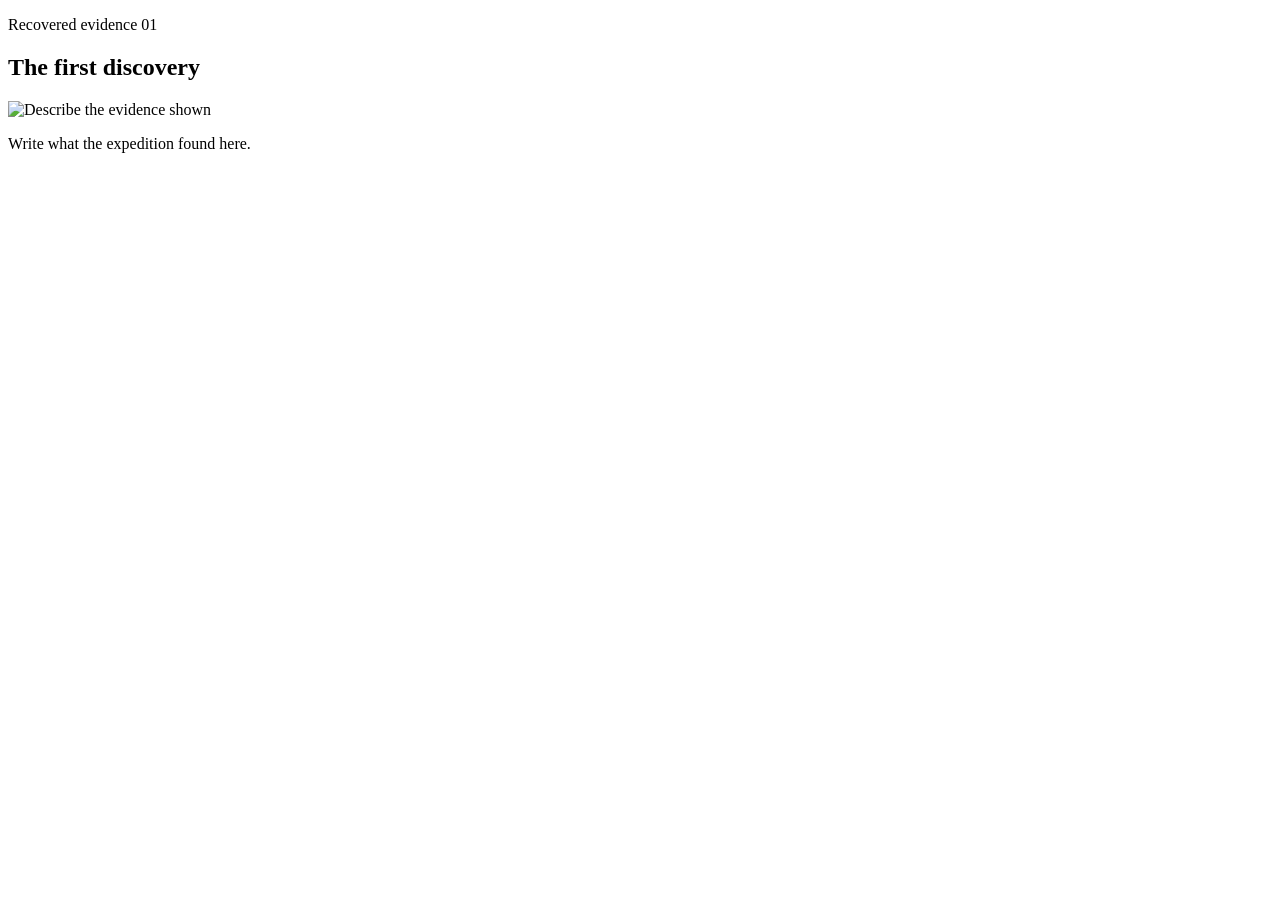
==== index.html @ 40ed8e03 "Add files via upload" ====
<!DOCTYPE html>
<html>
<head>
    <title> My Story</title>
    <link rel="link" href="styles.css"
</head>


<article class="scene is-active">
  <p class="scene-number">Recovered evidence 01</p>
  <h2>The first discovery</h2>
  <img src="images/discovery-01.jpg" alt="Describe the evidence shown">
  <p>Write what the expedition found here.</p>
</article>
</html>
---- styles.css ----
:root {
  --surface: #061016;
  --line: #0b1f29;
  --ink: #edf8fb;
  --signal: #59ddff;
}

.report-shell {
  width: min(72rem, calc(100% - 2rem));
  margin: 0 auto;

body {
  background-color: lightblue;
}
}
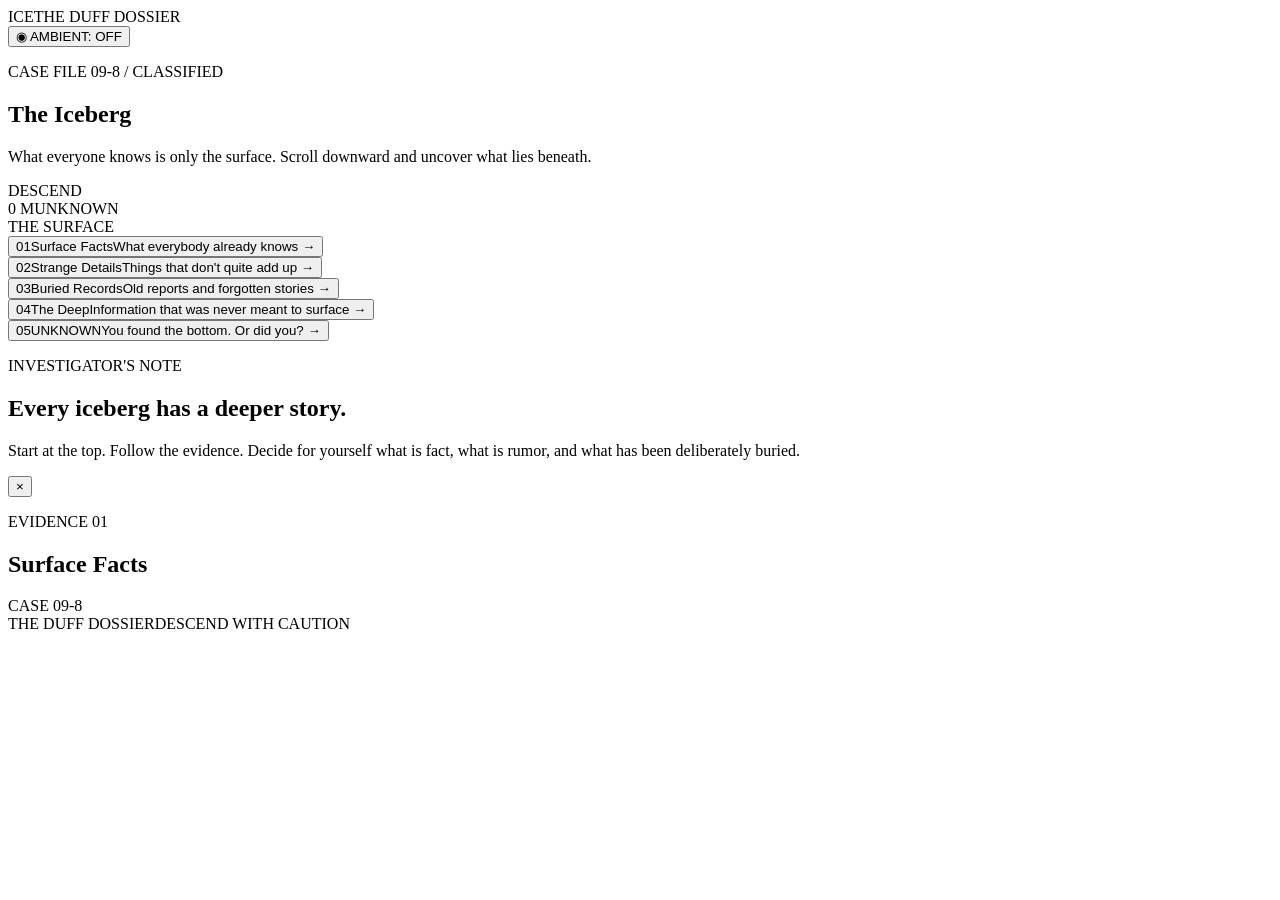
==== commit 41877deb: "Build interactive iceberg investigation homepage" ====
--- a/index.html
+++ b/index.html
@@ -1,15 +1,61 @@
-<!DOCTYPE html>
-<html>
-<head>
-    <title> My Story</title>
-    <link rel="link" href="styles.css"
-</head>
-
-
-<article class="scene is-active">
-  <p class="scene-number">Recovered evidence 01</p>
-  <h2>The first discovery</h2>
-  <img src="images/discovery-01.jpg" alt="Describe the evidence shown">
-  <p>Write what the expedition found here.</p>
-</article>
+<!DOCTYPE html>
+<html lang="en">
+<head>
+  <meta charset="UTF-8">
+  <meta name="viewport" content="width=device-width, initial-scale=1.0">
+  <meta name="description" content="An interactive iceberg investigation into the Duff Beer mystery.">
+  <title>The Duff Beer Iceberg</title>
+  <link rel="stylesheet" href="styles.css">
+</head>
+<body>
+  <div class="ocean-noise"></div>
+  <header class="site-header">
+    <div class="brand"><span class="brand-mark">ICE</span><span>THE DUFF DOSSIER</span></div>
+    <button class="sound-toggle" id="soundToggle" type="button" aria-pressed="false">◉ AMBIENT: OFF</button>
+  </header>
+
+  <main>
+    <section class="hero">
+      <p class="eyebrow">CASE FILE 09-8 / CLASSIFIED</p>
+      <h1>The <span>Iceberg</span></h1>
+      <p class="hero-copy">What everyone knows is only the surface. Scroll downward and uncover what lies beneath.</p>
+      <div class="scroll-cue"><span></span> DESCEND</div>
+    </section>
+
+    <section class="iceberg-section" aria-label="Interactive iceberg levels">
+      <div class="depth-meter" aria-hidden="true"><span>0 M</span><i></i><span>UNKNOWN</span></div>
+      <div class="waterline"><span>THE SURFACE</span></div>
+      <div class="iceberg" aria-hidden="true"><div class="iceberg-top"></div><div class="iceberg-below"></div></div>
+
+      <div class="levels">
+        <article class="level surface-level"><button class="level-card" data-level="1" type="button"><span class="level-number">01</span><span class="level-title">Surface Facts</span><span class="level-hint">What everybody already knows →</span></button></article>
+        <article class="level"><button class="level-card" data-level="2" type="button"><span class="level-number">02</span><span class="level-title">Strange Details</span><span class="level-hint">Things that don't quite add up →</span></button></article>
+        <article class="level"><button class="level-card" data-level="3" type="button"><span class="level-number">03</span><span class="level-title">Buried Records</span><span class="level-hint">Old reports and forgotten stories →</span></button></article>
+        <article class="level deep-level"><button class="level-card" data-level="4" type="button"><span class="level-number">04</span><span class="level-title">The Deep</span><span class="level-hint">Information that was never meant to surface →</span></button></article>
+        <article class="level abyss-level"><button class="level-card" data-level="5" type="button"><span class="level-number">05</span><span class="level-title">UNKNOWN</span><span class="level-hint">You found the bottom. Or did you? →</span></button></article>
+      </div>
+    </section>
+
+    <section class="briefing">
+      <p class="eyebrow">INVESTIGATOR'S NOTE</p>
+      <h2>Every iceberg has a deeper story.</h2>
+      <p>Start at the top. Follow the evidence. Decide for yourself what is fact, what is rumor, and what has been deliberately buried.</p>
+    </section>
+  </main>
+
+  <div class="modal" id="levelModal" aria-hidden="true">
+    <div class="modal-backdrop" data-close></div>
+    <section class="evidence-panel" role="dialog" aria-modal="true" aria-labelledby="modalTitle">
+      <button class="close-modal" type="button" data-close aria-label="Close evidence">×</button>
+      <p class="eyebrow" id="modalNumber">EVIDENCE 01</p>
+      <h2 id="modalTitle">Surface Facts</h2>
+      <div class="evidence-line"></div>
+      <p id="modalText"></p>
+      <div class="evidence-stamp">CASE 09-8</div>
+    </section>
+  </div>
+
+  <footer><span>THE DUFF DOSSIER</span><span>DESCEND WITH CAUTION</span></footer>
+  <script src="script.js"></script>
+</body>
 </html>
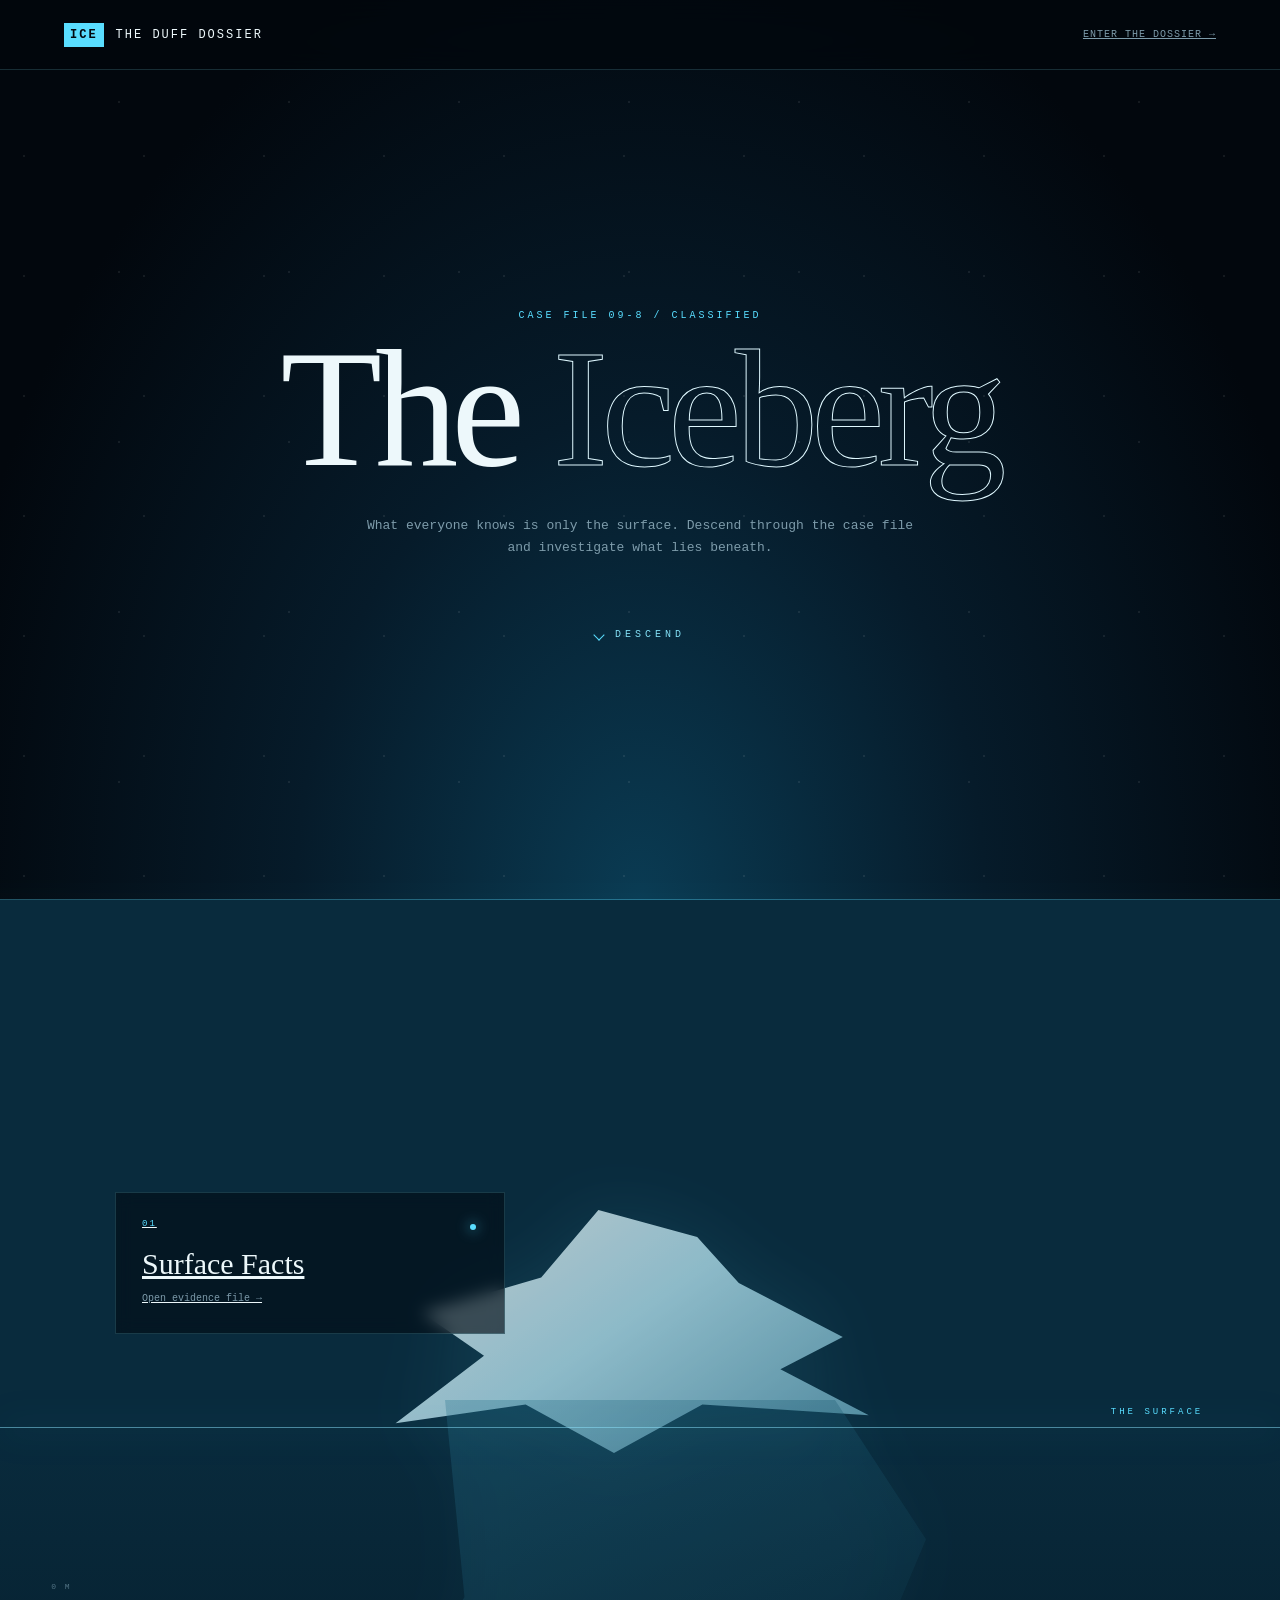
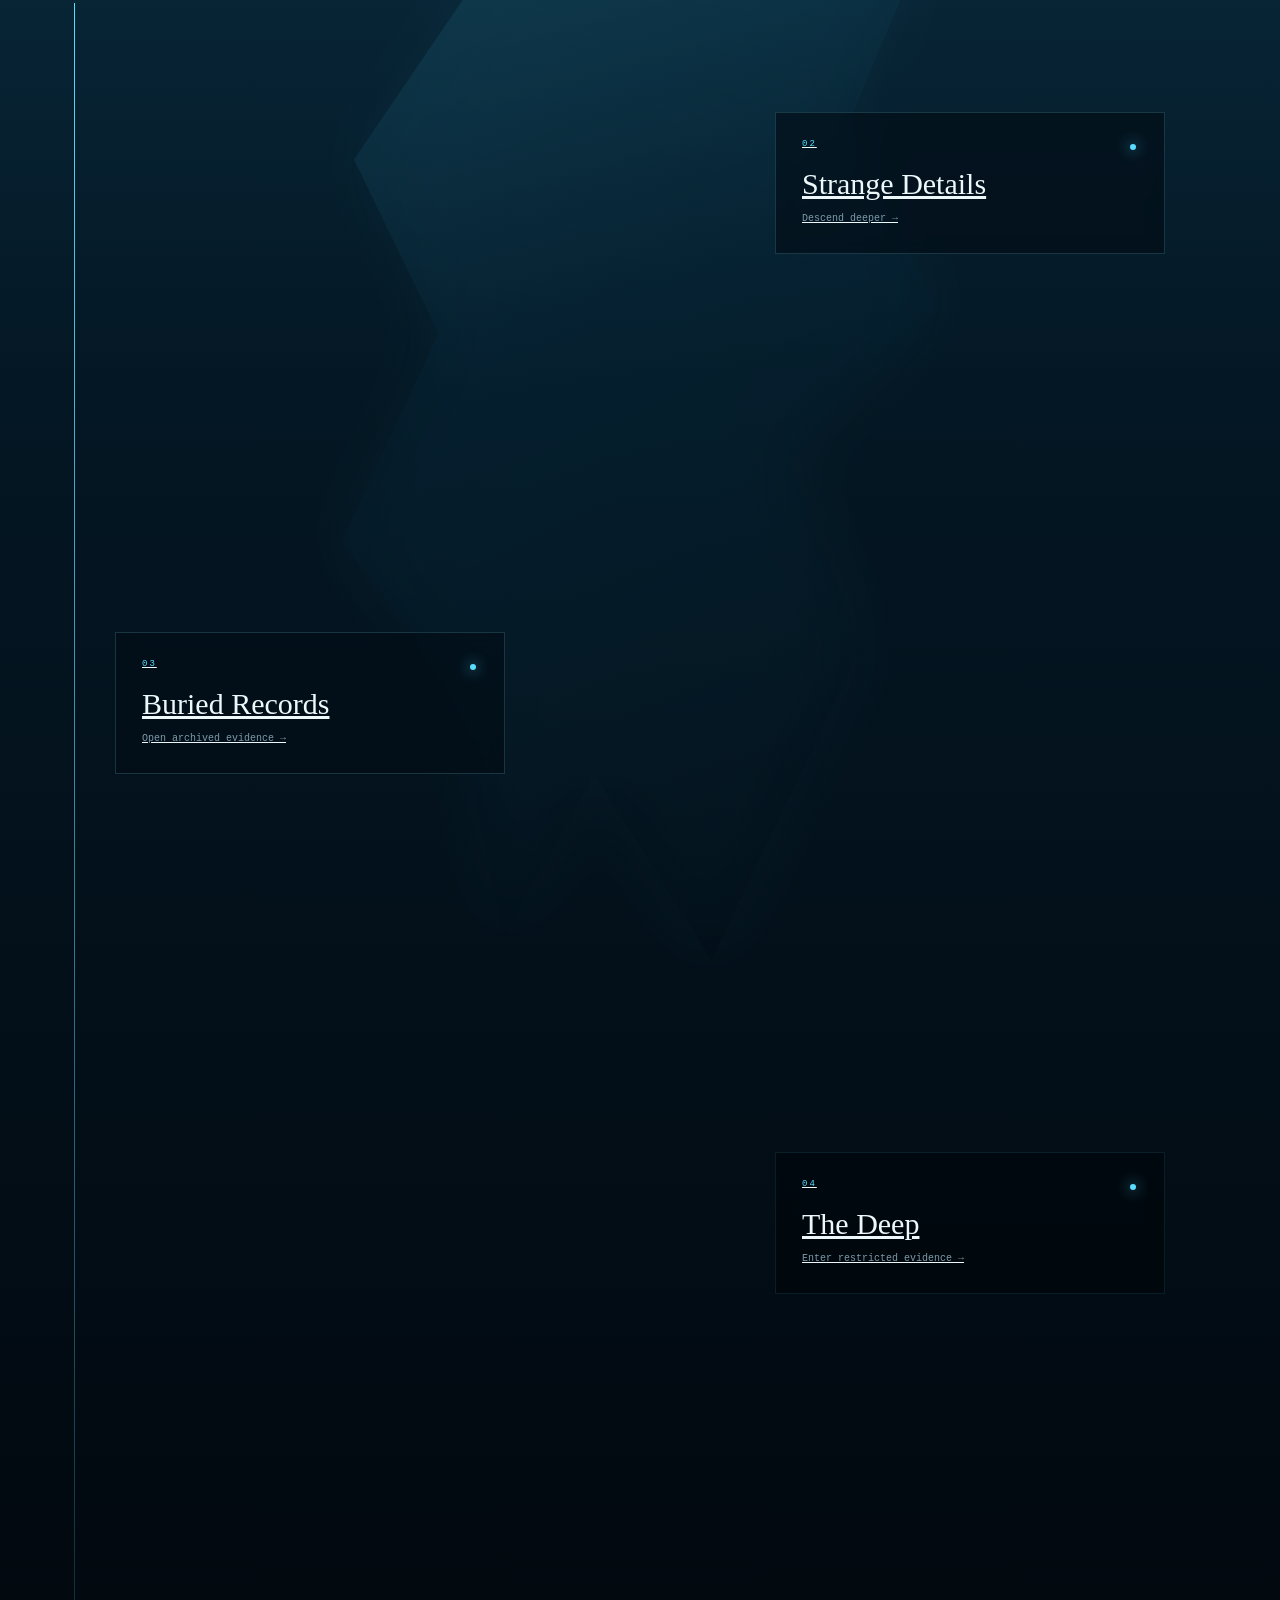
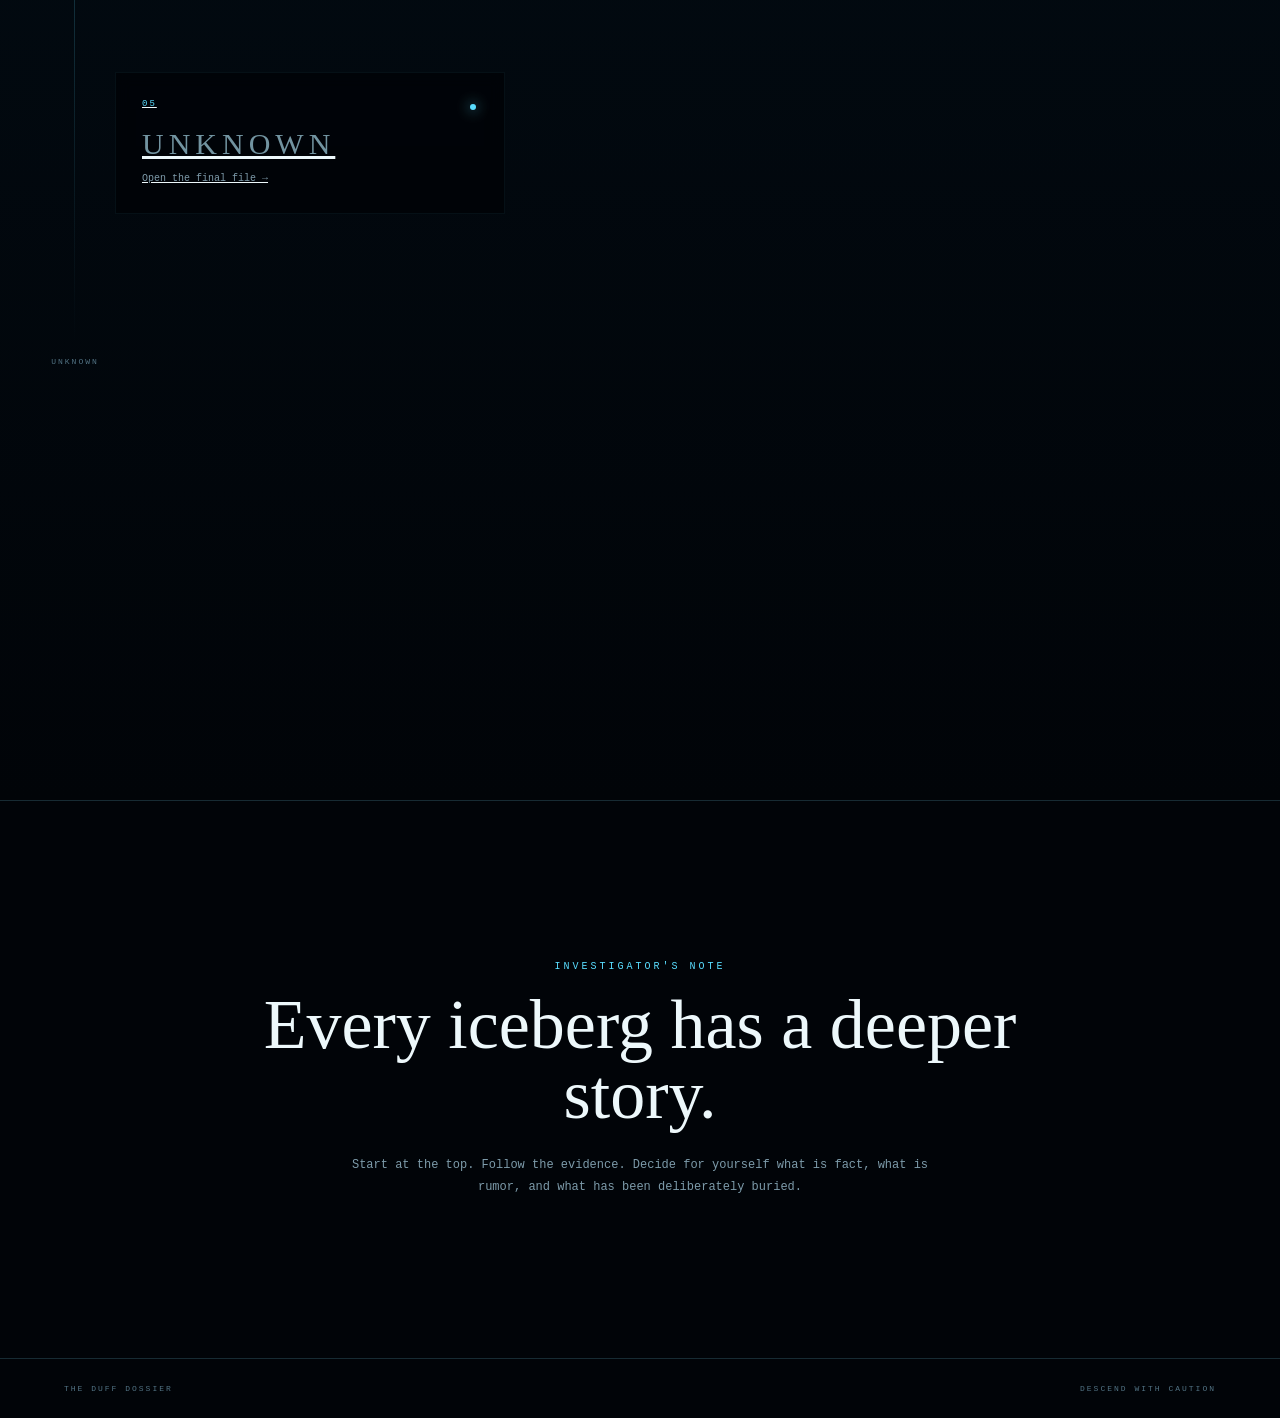
==== commit 5aa6601b: "Turn iceberg levels into navigable evidence pages" ====
--- a/index.html
+++ b/index.html
@@ -11,28 +11,28 @@
   <div class="ocean-noise"></div>
   <header class="site-header">
     <div class="brand"><span class="brand-mark">ICE</span><span>THE DUFF DOSSIER</span></div>
-    <button class="sound-toggle" id="soundToggle" type="button" aria-pressed="false">◉ AMBIENT: OFF</button>
+    <a class="sound-toggle" href="levels/level-1.html">ENTER THE DOSSIER →</a>
   </header>
 
   <main>
     <section class="hero">
       <p class="eyebrow">CASE FILE 09-8 / CLASSIFIED</p>
       <h1>The <span>Iceberg</span></h1>
-      <p class="hero-copy">What everyone knows is only the surface. Scroll downward and uncover what lies beneath.</p>
+      <p class="hero-copy">What everyone knows is only the surface. Descend through the case file and investigate what lies beneath.</p>
       <div class="scroll-cue"><span></span> DESCEND</div>
     </section>
 
-    <section class="iceberg-section" aria-label="Interactive iceberg levels">
+    <section class="iceberg-section" aria-label="Iceberg levels">
       <div class="depth-meter" aria-hidden="true"><span>0 M</span><i></i><span>UNKNOWN</span></div>
       <div class="waterline"><span>THE SURFACE</span></div>
       <div class="iceberg" aria-hidden="true"><div class="iceberg-top"></div><div class="iceberg-below"></div></div>
 
       <div class="levels">
-        <article class="level surface-level"><button class="level-card" data-level="1" type="button"><span class="level-number">01</span><span class="level-title">Surface Facts</span><span class="level-hint">What everybody already knows →</span></button></article>
-        <article class="level"><button class="level-card" data-level="2" type="button"><span class="level-number">02</span><span class="level-title">Strange Details</span><span class="level-hint">Things that don't quite add up →</span></button></article>
-        <article class="level"><button class="level-card" data-level="3" type="button"><span class="level-number">03</span><span class="level-title">Buried Records</span><span class="level-hint">Old reports and forgotten stories →</span></button></article>
-        <article class="level deep-level"><button class="level-card" data-level="4" type="button"><span class="level-number">04</span><span class="level-title">The Deep</span><span class="level-hint">Information that was never meant to surface →</span></button></article>
-        <article class="level abyss-level"><button class="level-card" data-level="5" type="button"><span class="level-number">05</span><span class="level-title">UNKNOWN</span><span class="level-hint">You found the bottom. Or did you? →</span></button></article>
+        <article class="level surface-level"><a class="level-card" href="levels/level-1.html"><span class="level-number">01</span><span class="level-title">Surface Facts</span><span class="level-hint">Open evidence file →</span></a></article>
+        <article class="level"><a class="level-card" href="levels/level-2.html"><span class="level-number">02</span><span class="level-title">Strange Details</span><span class="level-hint">Descend deeper →</span></a></article>
+        <article class="level"><a class="level-card" href="levels/level-3.html"><span class="level-number">03</span><span class="level-title">Buried Records</span><span class="level-hint">Open archived evidence →</span></a></article>
+        <article class="level deep-level"><a class="level-card" href="levels/level-4.html"><span class="level-number">04</span><span class="level-title">The Deep</span><span class="level-hint">Enter restricted evidence →</span></a></article>
+        <article class="level abyss-level"><a class="level-card" href="levels/level-5.html"><span class="level-number">05</span><span class="level-title">UNKNOWN</span><span class="level-hint">Open the final file →</span></a></article>
       </div>
     </section>
 
@@ -43,19 +43,7 @@
     </section>
   </main>
 
-  <div class="modal" id="levelModal" aria-hidden="true">
-    <div class="modal-backdrop" data-close></div>
-    <section class="evidence-panel" role="dialog" aria-modal="true" aria-labelledby="modalTitle">
-      <button class="close-modal" type="button" data-close aria-label="Close evidence">×</button>
-      <p class="eyebrow" id="modalNumber">EVIDENCE 01</p>
-      <h2 id="modalTitle">Surface Facts</h2>
-      <div class="evidence-line"></div>
-      <p id="modalText"></p>
-      <div class="evidence-stamp">CASE 09-8</div>
-    </section>
-  </div>
-
   <footer><span>THE DUFF DOSSIER</span><span>DESCEND WITH CAUTION</span></footer>
   <script src="script.js"></script>
 </body>
-</html>+</html>
--- a/styles.css
+++ b/styles.css
@@ -1,15 +1,97 @@
-:root {
-  --surface: #061016;
-  --line: #0b1f29;
-  --ink: #edf8fb;
-  --signal: #59ddff;
-}
-
-.report-shell {
-  width: min(72rem, calc(100% - 2rem));
-  margin: 0 auto;
-
-body {
-  background-color: lightblue;
-}
-}
+:root {
+  --deep: #02070d;
+  --ocean: #061b2a;
+  --water: #0b3449;
+  --ice: #dff8ff;
+  --ice-blue: #82dff5;
+  --signal: #59ddff;
+  --text: #edf8fb;
+  --muted: #7d9baa;
+  --line: rgba(125, 220, 245, .18);
+}
+
+* { box-sizing: border-box; }
+html { scroll-behavior: smooth; }
+body {
+  margin: 0;
+  color: var(--text);
+  background: var(--deep);
+  font-family: "Courier New", monospace;
+  overflow-x: hidden;
+}
+button { font: inherit; }
+.ocean-noise {
+  position: fixed; inset: 0; pointer-events: none; z-index: 20; opacity: .08;
+  background-image: radial-gradient(circle at 20% 30%, white 0 1px, transparent 1px), radial-gradient(circle at 70% 60%, white 0 1px, transparent 1px);
+  background-size: 120px 120px, 170px 170px;
+}
+.site-header {
+  position: fixed; z-index: 30; top: 0; left: 0; right: 0; height: 70px;
+  display: flex; justify-content: space-between; align-items: center;
+  padding: 0 5vw; border-bottom: 1px solid var(--line);
+  background: rgba(2, 7, 13, .72); backdrop-filter: blur(14px);
+}
+.brand { display: flex; gap: 12px; align-items: center; font-size: 12px; letter-spacing: 2px; }
+.brand-mark { color: var(--deep); background: var(--signal); padding: 5px 6px; font-weight: 900; }
+.sound-toggle { color: var(--muted); background: none; border: 0; cursor: pointer; font-size: 10px; letter-spacing: 1px; }
+.sound-toggle:hover { color: var(--signal); }
+.hero {
+  min-height: 100vh; display: grid; place-items: center; align-content: center; text-align: center;
+  padding: 120px 24px 70px;
+  background: radial-gradient(ellipse at 50% 100%, #0a3b53 0%, #061b2a 38%, var(--deep) 78%);
+  position: relative;
+}
+.hero::after { content: ""; position: absolute; bottom: 0; left: -10%; width: 120%; height: 1px; background: var(--signal); opacity: .35; box-shadow: 0 0 25px var(--signal); }
+.eyebrow { color: var(--signal); font-size: 10px; letter-spacing: 3px; margin: 0 0 18px; }
+.hero h1 { margin: 0; font-family: Georgia, serif; font-size: clamp(64px, 13vw, 170px); line-height: .85; font-weight: 400; letter-spacing: -7px; }
+.hero h1 span { color: transparent; -webkit-text-stroke: 1px var(--ice); }
+.hero-copy { max-width: 560px; color: var(--muted); line-height: 1.7; margin: 35px auto 0; font-size: 13px; }
+.scroll-cue { margin-top: 70px; color: var(--ice-blue); font-size: 10px; letter-spacing: 4px; display: flex; gap: 12px; align-items: center; justify-content: center; }
+.scroll-cue span { width: 8px; height: 8px; border-right: 1px solid var(--signal); border-bottom: 1px solid var(--signal); transform: rotate(45deg); animation: bob 1.5s infinite; }
+@keyframes bob { 50% { transform: translateY(5px) rotate(45deg); } }
+.iceberg-section { position: relative; min-height: 3100px; background: linear-gradient(#092b3d 0 17%, #041724 35%, #020a11 70%, #010408); padding-top: 1px; overflow: hidden; }
+.waterline { position: absolute; top: 17%; left: 0; right: 0; height: 1px; background: rgba(140, 230, 255, .5); box-shadow: 0 0 35px rgba(89,221,255,.5); z-index: 5; }
+.waterline span { position: absolute; right: 6vw; top: -20px; color: var(--signal); font-size: 9px; letter-spacing: 3px; }
+.iceberg { position: absolute; top: 10%; left: 50%; width: min(55vw, 650px); height: 1350px; transform: translateX(-50%); filter: drop-shadow(0 0 35px rgba(89,221,255,.13)); opacity: .75; }
+.iceberg-top { position: absolute; top: 0; left: 10%; width: 80%; height: 270px; background: linear-gradient(145deg, #fff, #b9eaf7 45%, #589db4); clip-path: polygon(42% 0, 61% 10%, 69% 27%, 89% 47%, 77% 59%, 94% 76%, 62% 72%, 45% 90%, 28% 72%, 3% 79%, 20% 54%, 8% 38%, 31% 25%); }
+.iceberg-below { position: absolute; top: 190px; left: 0; width: 100%; height: 1160px; background: linear-gradient(155deg, rgba(55,151,183,.75), rgba(5,39,58,.85) 45%, rgba(1,8,15,.95)); clip-path: polygon(20% 0, 80% 0, 94% 12%, 82% 28%, 96% 44%, 73% 57%, 84% 73%, 61% 100%, 43% 84%, 29% 98%, 21% 76%, 4% 64%, 19% 46%, 6% 31%, 23% 17%); opacity: .42; }
+.depth-meter { position: absolute; top: 22%; left: 4vw; height: 64%; display: flex; flex-direction: column; justify-content: space-between; color: #527384; font-size: 8px; letter-spacing: 2px; z-index: 8; }
+.depth-meter i { flex: 1; width: 1px; background: linear-gradient(var(--signal), transparent); margin: 12px auto; }
+.levels { position: relative; z-index: 10; width: min(1050px, 90%); margin: 0 auto; padding-top: 8%; }
+.level { min-height: 520px; display: flex; align-items: center; }
+.level:nth-child(odd) { justify-content: flex-start; }
+.level:nth-child(even) { justify-content: flex-end; }
+.level-card { width: min(390px, 90vw); text-align: left; padding: 26px; color: var(--text); border: 1px solid var(--line); background: rgba(2, 13, 22, .65); backdrop-filter: blur(8px); cursor: pointer; transition: .35s ease; position: relative; }
+.level-card::before { content: ""; position: absolute; width: 6px; height: 6px; border-radius: 50%; background: var(--signal); top: 31px; right: 28px; box-shadow: 0 0 14px var(--signal); }
+.level-card:hover { transform: translateY(-7px); border-color: var(--signal); background: rgba(7, 35, 49, .8); box-shadow: 0 20px 70px rgba(0,0,0,.35), 0 0 30px rgba(89,221,255,.08); }
+.level-number { display: block; color: var(--signal); font-size: 9px; letter-spacing: 2px; margin-bottom: 18px; }
+.level-title { display: block; font-family: Georgia, serif; font-size: 30px; margin-bottom: 10px; }
+.level-hint { display: block; color: var(--muted); font-size: 10px; line-height: 1.6; }
+.deep-level .level-card { border-color: rgba(89,221,255,.1); background: rgba(1,7,13,.72); }
+.abyss-level .level-card { border-color: rgba(89,221,255,.06); background: rgba(0,3,7,.8); }
+.abyss-level .level-title { letter-spacing: 5px; color: #7294a1; }
+.briefing { padding: 160px 24px; text-align: center; background: #010408; border-top: 1px solid var(--line); }
+.briefing h2 { font: 400 clamp(35px, 6vw, 70px)/1 Georgia, serif; margin: 0 auto 25px; max-width: 800px; }
+.briefing p:last-child { color: var(--muted); max-width: 600px; margin: auto; line-height: 1.8; font-size: 12px; }
+.modal { display: none; position: fixed; inset: 0; z-index: 100; align-items: center; justify-content: center; padding: 24px; }
+.modal.open { display: flex; }
+.modal-backdrop { position: absolute; inset: 0; background: rgba(0,4,8,.82); backdrop-filter: blur(10px); }
+.evidence-panel { position: relative; width: min(620px, 100%); padding: 50px; background: #06141e; border: 1px solid var(--signal); box-shadow: 0 0 80px rgba(89,221,255,.1); }
+.close-modal { position: absolute; top: 14px; right: 18px; border: 0; background: none; color: var(--muted); font-size: 28px; cursor: pointer; }
+.evidence-panel h2 { font: 400 46px Georgia, serif; margin: 0 0 25px; }
+.evidence-line { width: 100%; height: 1px; background: var(--line); margin-bottom: 25px; }
+.evidence-panel #modalText { color: #a9c3cd; line-height: 1.8; font-size: 13px; }
+.evidence-stamp { display: inline-block; margin-top: 35px; border: 1px solid #36535e; color: #527384; padding: 6px 9px; font-size: 8px; letter-spacing: 2px; transform: rotate(-3deg); }
+footer { display: flex; justify-content: space-between; padding: 25px 5vw; background: #010408; color: #527384; border-top: 1px solid var(--line); font-size: 8px; letter-spacing: 2px; }
+@media (max-width: 650px) {
+  .site-header { height: 58px; padding: 0 18px; }
+  .brand span:last-child { display: none; }
+  .hero h1 { letter-spacing: -4px; }
+  .iceberg { width: 90vw; opacity: .45; }
+  .levels { width: 86%; }
+  .level, .level:nth-child(even), .level:nth-child(odd) { justify-content: center; min-height: 540px; }
+  .depth-meter { display: none; }
+  .evidence-panel { padding: 38px 25px; }
+  .evidence-panel h2 { font-size: 36px; }
+  footer { gap: 20px; flex-direction: column; }
+}
